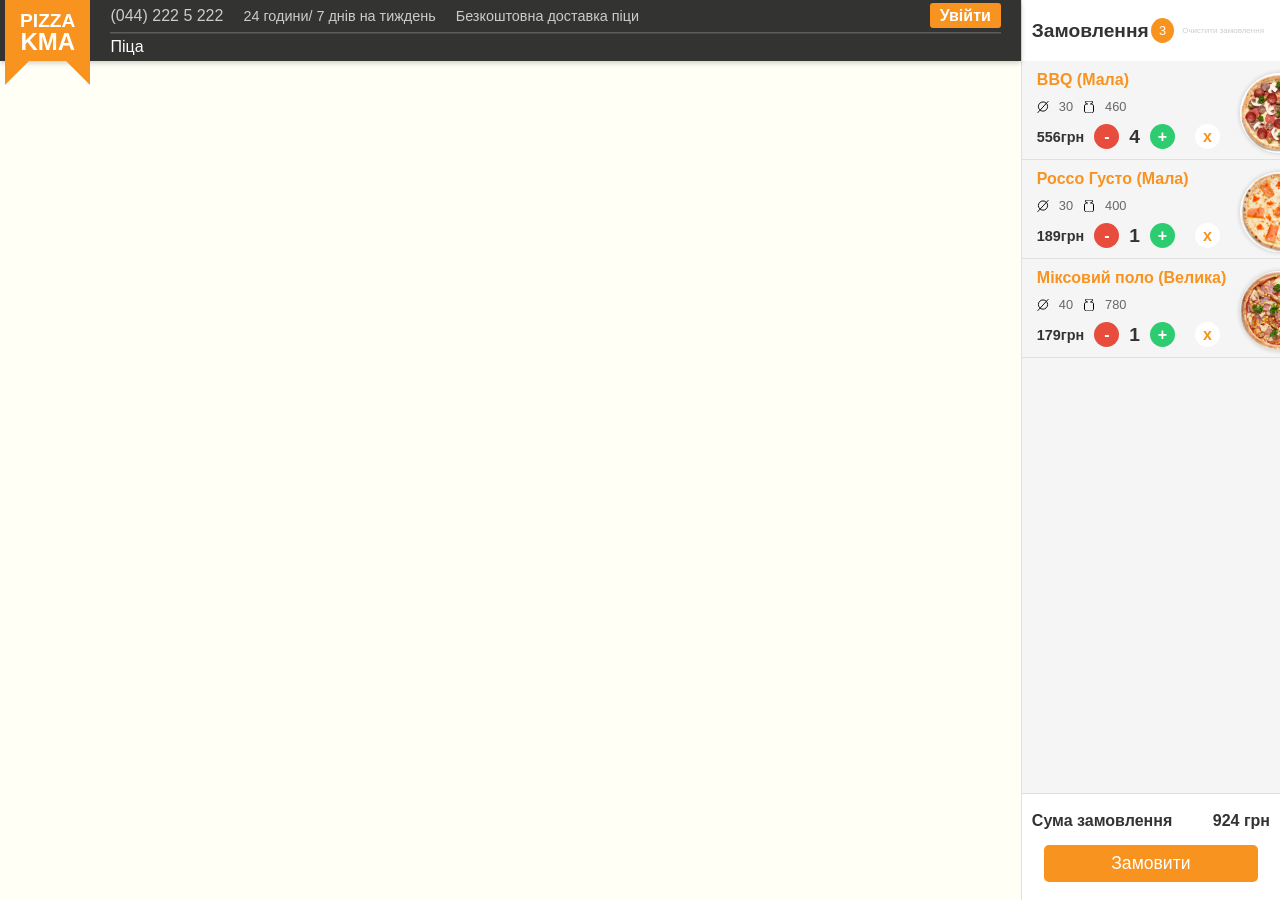
==== index.html @ d02d1ce2 "Adjust sidebar" ====
<!DOCTYPE html>
<html lang="en">

<head>
    <meta charset="UTF-8">
    <meta name="viewport" content="width=device-width, initial-scale=1.0">
    <title>KMA Pizza</title>
    <link rel="stylesheet" href="style/style.css">
    <script src="./src/main.js" defer></script>
</head>

<body>
    <main>
        <header>
            <a href="#" class="logo-container">
                <span class="logo-text-pizza">PIZZA</span>
                <span class="logo-text-kma">KMA</span>
            </a>
            <section class="header-right">
                <section class="header-info">
                    <ul class="contact-info">
                        <li class="phone-number">(044) 222 5 222</li>
                        <li class="working-hours">24 години/ 7 днів на тиждень</li>
                        <li class="delivery-info">Безкоштовна доставка піци</li>
                    </ul>
                    <button class="login-button">Увійти</button>
                </section>
                <nav class="main-nav">
                    <ul class="nav-links">
                        <li><a href="#">Піца</a></li>
                    </ul>
                </nav>
            </section>
        </header>

    </main>

    <aside>
        <section class="order summary">
            <h2>Замовлення</h2> <span class="order count">3</span>
            <button class="btn clear-order">Очистити замовлення</button>
        </section>

        <ul class="order list">
            <li class="order item">
                <div class="item details">
                    <h3 class="item name">BBQ (Мала)</h3>
                    <div class="item attributes">
                        <img src="images/size-icon.svg" alt="Розмір піци"> 30
                        <img src="images/weight.svg" alt="Вага піци"> 460
                    </div>
                    <div class="item controls">
                        <span class="item price">556грн</span>
                        <button class="btn quantity minus">-</button>
                        <span class="item quantity">4</span>
                        <button class="btn quantity plus">+</button>
                        <button class="btn remove-item">x</button>
                    </div>
                </div>
                <img src="images/pizza_2.jpg" alt="Піца BBQ" class="item image">
            </li>
            <li class="order item">
                <div class="item details">
                    <h3 class="item name">Россо Густо (Мала)</h3>
                    <div class="item attributes">
                        <img src="images/size-icon.svg" alt="Розмір піци"> 30
                        <img src="images/weight.svg" alt="Вага піци"> 400
                    </div>
                    <div class="item controls">
                        <span class="item price">189грн</span>
                        <button class="btn quantity minus">-</button>
                        <span class="item quantity">1</span>
                        <button class="btn quantity plus">+</button>
                        <button class="btn remove-item">x</button>
                    </div>
                </div>
                <img src="images/pizza_4.jpg" alt="Піца BBQ" class="item image">
            </li>
            <li class="order item">
                <div class="item details">
                    <h3 class="item name">Міксовий поло (Велика)</h3>
                    <div class="item attributes">
                        <img src="images/size-icon.svg" alt="Розмір піци"> 40
                        <img src="images/weight.svg" alt="Вага піци"> 780
                    </div>
                    <div class="item controls">
                        <span class="item price">179грн</span>
                        <button class="btn quantity minus">-</button>
                        <span class="item quantity">1</span>
                        <button class="btn quantity plus">+</button>
                        <button class="btn remove-item">x</button>
                    </div>
                </div>
                <img src="images/pizza_1.jpg" alt="Піца BBQ" class="item image">
            </li>
        </ul>

        <section class="order total">
            <p>Сума замовлення  <span class="total-amount">924 грн</span></p>
            <button class="btn order">Замовити</button>
        </section>

    </aside>
</body>

</html>

</html>
---- style/style.css ----
:root {
    --main-width: 80%;
    --aside-width: 20%;
    --header-bg-color: rgba(0, 0, 0, 0.8);
    --main-color: rgb(255 255 245);
    --orange-color: #f7931e;
    --text-color: #ffffff;
    --light-gray-text: #cccccc;
    --logo-triangle-size: 25px;

    --aside-bg-color: rgb(245 245 245);
    /* Світло-сірий фон для aside */
    --item-bg-color: #ffffff;
    /* Білий фон для елемента замовлення */
    --border-color: #e0e0e0;
    /* Колір бордера для розділення */
    --dark-text-color: #333333;
    /* Темний текст для aside */
    --red-button-color: #e74c3c;
    /* Червоний колір для кнопки мінус */
    --green-button-color: #2ecc71;
    /* Зелений колір для кнопки плюс */
    --gray-button-color: #cccccc;
    /* Сірий колір для кнопки х */
    --icon-color: #666666;
    /* Колір іконок */
}

body {
    display: flex;
    font-family: Arial, sans-serif;
    width: 100%;
    margin: 0;
    padding: 0;
    min-height: 100vh;
}

main {
    flex-basis: var(--main-width);
    background-color: var(--main-color);
}

ul {
    all: unset;
}

/* Header Styles */
header {
    box-sizing: border-box;
    background-color: var(--header-bg-color);
    color: var(--text-color);
    display: flex;
    padding-left: 5px;
    box-shadow: 0 2px 5px rgba(0, 0, 0, 0.2);
    position: sticky;
    top: 0;
    /* Прилипає до верху вікна перегляду */
    z-index: 1;
}

.header-right {
    display: flex;
    flex-direction: column;
    flex-grow: 1;
    padding: 0 20px;
}

.header-info {
    display: flex;
    justify-content: space-between;
    align-items: center;
    flex-grow: 1;
    border-bottom: 1px solid rgba(255, 255, 255, 0.2);
}

.logo-container {
    display: flex;
    flex-direction: column;
    background-color: var(--orange-color);
    padding: 10px 15px;
    text-decoration: none;
    color: var(--text-color);
    font-weight: bold;
    text-align: center;
    position: relative;
    /* ЗМІНЕНО: Знову встановлюємо relative, бо трикутники будуть дочірніми елементами */
    z-index: 2;
    /* ЗМІНЕНО: Щоб логотип був над трикутниками та іншим контентом */
    /* margin-right: 20px; - ЗМІНЕНО: Видаляємо, оскільки logo-container тепер є прямим flex-елементом header */
    height: 100%;
    /* ЗМІНЕНО: Щоб логотип займав всю висоту header */
    box-sizing: border-box;
    /* ЗМІНЕНО: Забезпечуємо правильне врахування padding */
    display: flex;
    /* ЗМІНЕНО: Використовуємо flex для центрування тексту всередині логотипу */
    align-items: center;
    /* ЗМІНЕНО: Центруємо текст по вертикалі */
    justify-content: center;
    /* ЗМІНЕНО: Центруємо текст по горизонталі */
}

.logo-container::before,
.logo-container::after {
    content: '';
    position: absolute;
    width: 0;
    height: 0;
    border-style: solid;
    z-index: 1;
    margin-bottom: 1px;
    /* Щоб трикутники були під текстом лого */
}

.logo-container::before {
    border-width: var(--logo-triangle-size) var(--logo-triangle-size) 0 0;
    /* Розмір трикутника */
    border-color: var(--orange-color) transparent transparent transparent;
    bottom: calc(-1 * var(--logo-triangle-size));
    /* ЗМІНЕНО: Розміщуємо трикутник рівно під нижньою межею */
    left: 0;
    transform: rotate(0deg);
    /* ЗМІНЕНО: Повернутий, щоб вказував вниз-ліворуч */
    transform-origin: top left;
}

.logo-container::after {
    border-width: var(--logo-triangle-size) 0 0 var(--logo-triangle-size);
    /* Розмір трикутника */
    border-color: var(--orange-color) transparent transparent transparent;
    bottom: calc(-1 * var(--logo-triangle-size));
    /* ЗМІНЕНО: Розміщуємо трикутник рівно під нижньою межею */
    right: 0;
    transform: rotate(0deg);
    /* ЗМІНЕНО: Повернутий, щоб вказував вниз-праворуч */
    transform-origin: top right;
}

.logo-text-pizza {
    font-size: 1.2rem;
}

.logo-text-kma {
    font-size: 1.5rem;
    line-height: 0.8;
}


.contact-info {
    display: flex;
    align-items: center;
    list-style: none;
    gap: 20px;
    font-size: 0.9rem;
    flex-grow: 1;
}

.contact-info .phone-number {
    font-size: 1rem;
    color: var(--light-gray-text);
}

.contact-info .working-hours,
.contact-info .delivery-info {
    color: var(--light-gray-text);
}

.login-button {
    background-color: var(--orange-color);
    color: var(--text-color);
    border: none;
    box-sizing: border-box;
    height: 80%;
    padding: 2px 10px;
    cursor: pointer;
    font-size: 1rem;
    font-weight: bold;
    border-radius: 3px;
    transition: background-color 0.3s ease;
}

.login-button:hover {
    background-color: darken(var(--orange-color), 1%);
}

.main-nav {
    border-top: 1px solid rgba(255, 255, 255, 0.1);
    flex-grow: 1;
    display: flex;
    align-items: center;
}

.nav-links {
    display: flex;
    list-style: none;
    flex-grow: 1;
}

.nav-links li a {
    text-decoration: none;
    color: var(--text-color);
    display: flex;
    transition: color 0.3s ease;
}

.nav-links li a:hover {
    color: var(--orange-color);
}

aside {
    box-sizing: border-box;
    flex-basis: var(--aside-width);
    background-color: var(--item-bg-color);
    display: flex;
    /* Використовуємо flexbox для компонування вмісту сайдбару */
    flex-direction: column;
    /* Елементи розташовані в стовпець */
    border-left: 1px solid var(--border-color);
    flex-shrink: 0;
    position: sticky;
    top: 0;
    /* Прилипає до верху вікна перегляду */
    height: 100vh;
    /* Займає всю висоту екрану */
}

.order.summary {
    box-sizing: border-box;
    display: flex;
    justify-content: space-between;
    align-items: center;
    padding: 18px 10px;
    background-color: white;
}

.order.summary h2 {
    font-size: 1.2rem;
    color: var(--dark-text-color);
    margin: 0;
    display: flex;
    align-items: center;
}

.order.count {
    display: inline-flex;
    /* Щоб padding застосовувався правильно */
    align-items: center;
    justify-content: center;
    background-color: var(--orange-color);
    color: var(--text-color);
    border-radius: 50%;
    /* Кругла форма */
    padding: 5px 8px;
    font-size: 0.8rem;
}

.btn.clear-order {
    background: none;
    border: none;
    color: var(--light-gray-text);
    /* Світло-сірий текст */
    cursor: pointer;
    font-size: 0.5rem;
}

.order.list {
    background-color: var(--aside-bg-color);
    list-style: none;
    margin: 0;
    flex-grow: 1;
    /* Дозволяє списку займати весь доступний простір */
    overflow-y: auto;
    /* Якщо список буде великим, з'явиться скрол */
}

.order.item {
    border-bottom: 1px solid var(--border-color);
    display: flex;
    /* Flexbox для компонування елементів всередині товару */
    align-items: flex-start;
    /* Вирівнювання елементів по верху */
    gap: 15px;
    /* Відступ між елементами */
    position: relative;
    /* Для позиціонування зображення піци */
    overflow: hidden;
}

.item.details {
    padding: 10px 0px;
    padding-left: 15px;
    display: flex;
    flex-direction: column;
    gap: 10px;
    flex-grow: 1;
    /* Дозволяє деталям займати доступний простір */
}

.item.name {
    margin: 0;
    color: var(--orange-color);
    font-weight: bold;
    font-size: 1rem;
}

.item.attributes {
    display: flex;
    align-items: center;
    gap: 10px;
    color: var(--icon-color);
    /* Сірий колір для тексту атрибутів */
    font-size: 0.8rem;
}

.item.attributes img {
    height: 12px;
    /* Розмір іконки */
    width: 12px;
    vertical-align: middle;
}

.item.price {
    font-size: 0.9rem;
    font-weight: bold;
    color: var(--dark-text-color);
}

.item.controls {
    display: flex;
    align-items: center;
    gap: 10px;
}

.btn.quantity {
    color: var(--text-color);
    border: none;
    border-radius: 50%;
    width: 25px;
    height: 25px;
    font-size: 1rem;
    font-weight: bold;
    cursor: pointer;
    display: flex;
    align-items: center;
    justify-content: center;
    transition: background-color 0.2s ease;
}

.btn.quantity.plus {
    background-color: var(--green-button-color);
    /* Зелений для плюс */
}

.btn.quantity.minus {
    background-color: var(--red-button-color);
    /* Червоний для мінус */
}

.btn.quantity:hover {
    opacity: 0.8;
}

.item.quantity {
    font-size: 1.2rem;
    font-weight: bold;
    color: var(--dark-text-color);
}

.btn.remove-item {
    background-color: var(--item-bg-color);
    /* Сірий для х */
    color: var(--orange-color);
    border: none;
    border-radius: 50%;
    width: 25px;
    height: 25px;
    font-size: 1rem;
    font-weight: bold;
    margin-left: 10px;
    margin-right: 60px;
    cursor: pointer;
    display: flex;
    align-items: center;
    justify-content: center;
    transition: background-color 0.2s ease;
}

.btn.remove-item:hover {
    background-color: #b0b0b0;
}

.item.image {
    width: 80px;
    /* Розмір зображення піци */
    height: 80px;
    border-radius: 50%;
    /* Кругла форма */
    object-fit: cover;
    /* Обрізає зображення, щоб воно помістилося */
    position: absolute;
    /* Абсолютне позиціонування */
    right: -40px;
    /* З правого краю */
    top: 12%;
    /* По центру по вертикалі */
    box-shadow: 0 0 5px rgba(0, 0, 0, 0.2);
    /* Тінь */
}



.order.total {
    box-sizing: border-box;
    display: flex;
    flex-direction: column;
    /* Елементи в стовпець */
    align-items: center;
    /* Центрування по горизонталі */
    padding: 18px 10px;
    /* 15px */
    border-top: 1px solid var(--border-color);
    /* 1px */
    background-color: white;
    /* Фон як у aside */
    gap: 15px;
    /* 15px відступу між елементами */
    /* Важливо: flex-shrink: 0; та інші flex-властивості для запобігання стисненню */
    flex-shrink: 0;
}

.order.total p {
    font-size: 1rem;
    /* 18px */
    color: var(--dark-text-color);
    margin: 0;
    /* Видаляємо стандартні відступи параграфа */
    font-weight: bold;
    display: flex;
    align-items: center;
    justify-content: space-between;
    /* Розтягує елементи на всю ширину */
    width: 100%;
    /* Займає всю доступну ширину */
}

.order.total .total-amount {
    font-size: 1rem;
    /* 24px */
    font-weight: bold;
    color: var(--dark-text-color);
}

.btn.order {
    box-sizing: border-box;
    background-color: var(--orange-color);
    color: var(--text-color);
    border: none;
    border-radius: 5px;
    /* 5px */
    padding: 8px 10px;
    /* 15px 20px */
    width: 90%;
    /* Кнопка займає всю доступну ширину */
    cursor: pointer;
    font-size: 1.1rem;
    /* 18px */
    text-align: center;
    transition: background-color 0.3s ease;
    box-sizing: border-box;
    /* Важливо для width: 100% з padding */
}

.btn.order:hover {
    background-color: #e68a18;
    /* Трохи темніший оранжевий при наведенні */
}
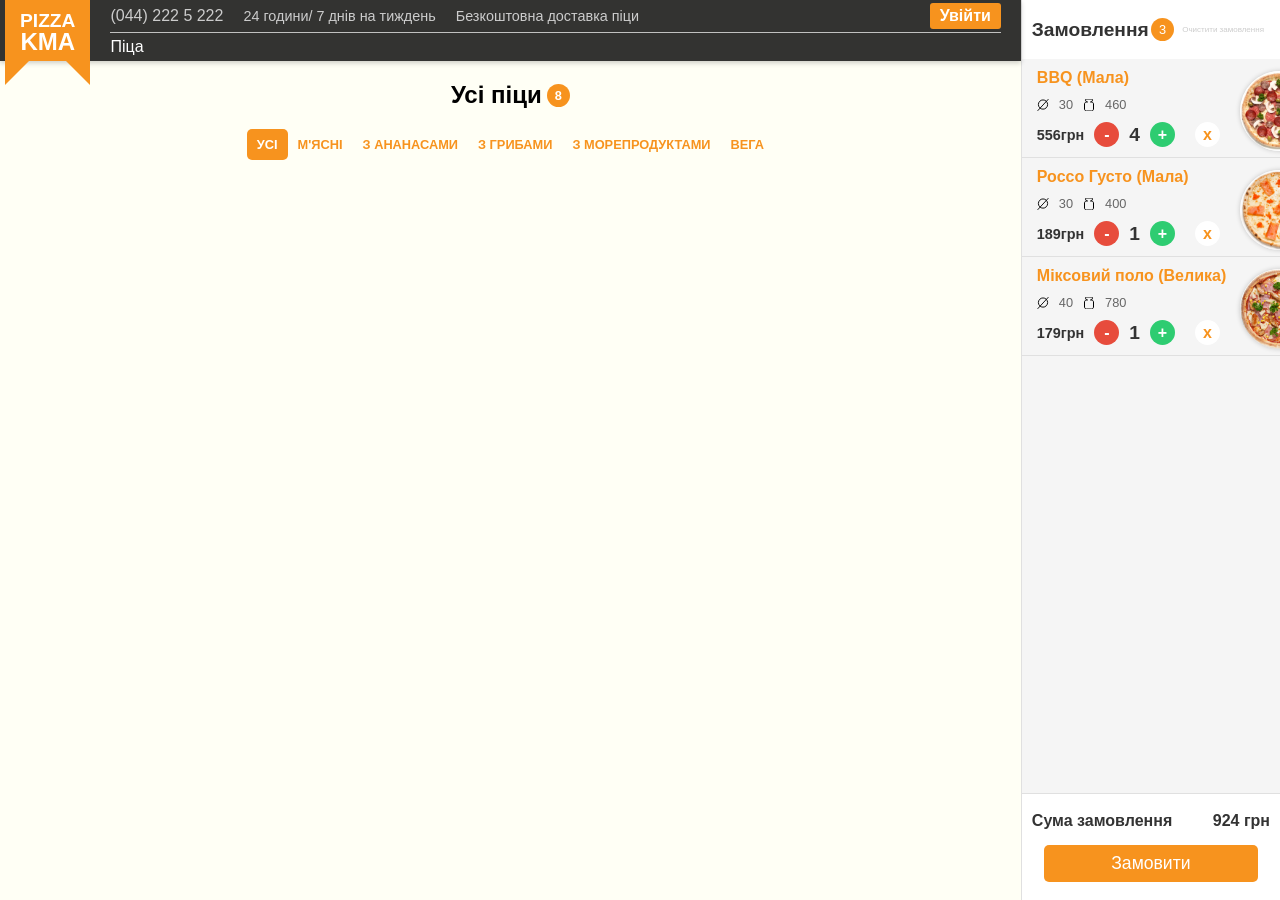
==== commit d1bfbffa: "Add page navigation" ====
--- a/index.html
+++ b/index.html
@@ -25,13 +25,28 @@
                     </ul>
                     <button class="login-button">Увійти</button>
                 </section>
-                <nav class="main-nav">
-                    <ul class="nav-links">
+                <nav class="header-nav">
+                    <ul class="header-nav links">
                         <li><a href="#">Піца</a></li>
                     </ul>
                 </nav>
             </section>
         </header>
+
+        <section class="page-title">
+            <h1>Усі піци <span class="order count">8</span></h1>
+        </section>
+
+        <section class="page-nav">
+            <ul class="page-nav links">
+                <li class="active"><a href="#">Усі</a></li>
+                <li><a href="#">М'ясні</a></li>
+                <li><a href="#">З ананасами</a></li>
+                <li><a href="#">З грибами</a></li>
+                <li><a href="#">З морепродуктами</a></li>
+                <li><a href="#">Вега</a></li>
+            </ul>
+        </section>
 
     </main>
 
@@ -96,7 +111,7 @@
         </ul>
 
         <section class="order total">
-            <p>Сума замовлення  <span class="total-amount">924 грн</span></p>
+            <p>Сума замовлення <span class="total-amount">924 грн</span></p>
             <button class="btn order">Замовити</button>
         </section>
 
--- a/style/style.css
+++ b/style/style.css
@@ -70,7 +70,7 @@
     justify-content: space-between;
     align-items: center;
     flex-grow: 1;
-    border-bottom: 1px solid rgba(255, 255, 255, 0.2);
+    border-bottom: 1px solid rgba(255, 255, 255, 0.694);
 }
 
 .logo-container {
@@ -182,30 +182,85 @@
     background-color: darken(var(--orange-color), 1%);
 }
 
-.main-nav {
-    border-top: 1px solid rgba(255, 255, 255, 0.1);
-    flex-grow: 1;
-    display: flex;
-    align-items: center;
-}
-
-.nav-links {
+.header-nav {
+    flex-grow: 1;
+    display: flex;
+    align-items: center;
+}
+
+.header-nav.links {
     display: flex;
     list-style: none;
     flex-grow: 1;
 }
 
-.nav-links li a {
+.header-nav.links li a {
     text-decoration: none;
     color: var(--text-color);
     display: flex;
     transition: color 0.3s ease;
 }
 
-.nav-links li a:hover {
+.header-nav.links li a:hover {
     color: var(--orange-color);
 }
 
+.page-title h1{
+    display: flex;
+    box-sizing: border-box;
+    padding: 0;
+    align-items: center;
+    justify-content: center;
+    gap: 5px;
+    flex-grow: 1;
+}
+
+.page-nav {
+    display: flex;
+    align-items: center;
+    box-sizing: border-box;
+}
+
+
+.page-nav.links {
+    list-style: none; 
+    display: flex;
+    margin: 0 auto;
+    padding: 0;
+    flex-wrap: wrap;
+    justify-content: center;
+}
+
+.page-nav.links li {
+    font-size: 0.8rem;
+    font-weight: bold;
+    text-transform: uppercase;
+}
+
+.page-nav.links li a {
+    text-decoration: none;
+    color: var(--orange-color);
+    padding: 8px 10px;
+    border-radius: 5px;
+    transition: all 0.3s ease;
+    display: block;
+}
+
+.page-nav.links li.active a {
+    background-color: var(--orange-color);
+    color: var(--text-color);
+}
+
+.page-nav.links li a:not(.active):hover {
+    color: var(--text-color);
+    background-color: var(--orange-color);
+}
+
+.page-nav.links li.active a:hover {
+    box-shadow: 0 2px 5px rgba(0, 0, 0, 0.2);
+}
+
+/* Aside Styles */
 aside {
     box-sizing: border-box;
     flex-basis: var(--aside-width);
@@ -249,7 +304,7 @@
     color: var(--text-color);
     border-radius: 50%;
     /* Кругла форма */
-    padding: 5px 8px;
+    padding: 4px 8px;
     font-size: 0.8rem;
 }
 
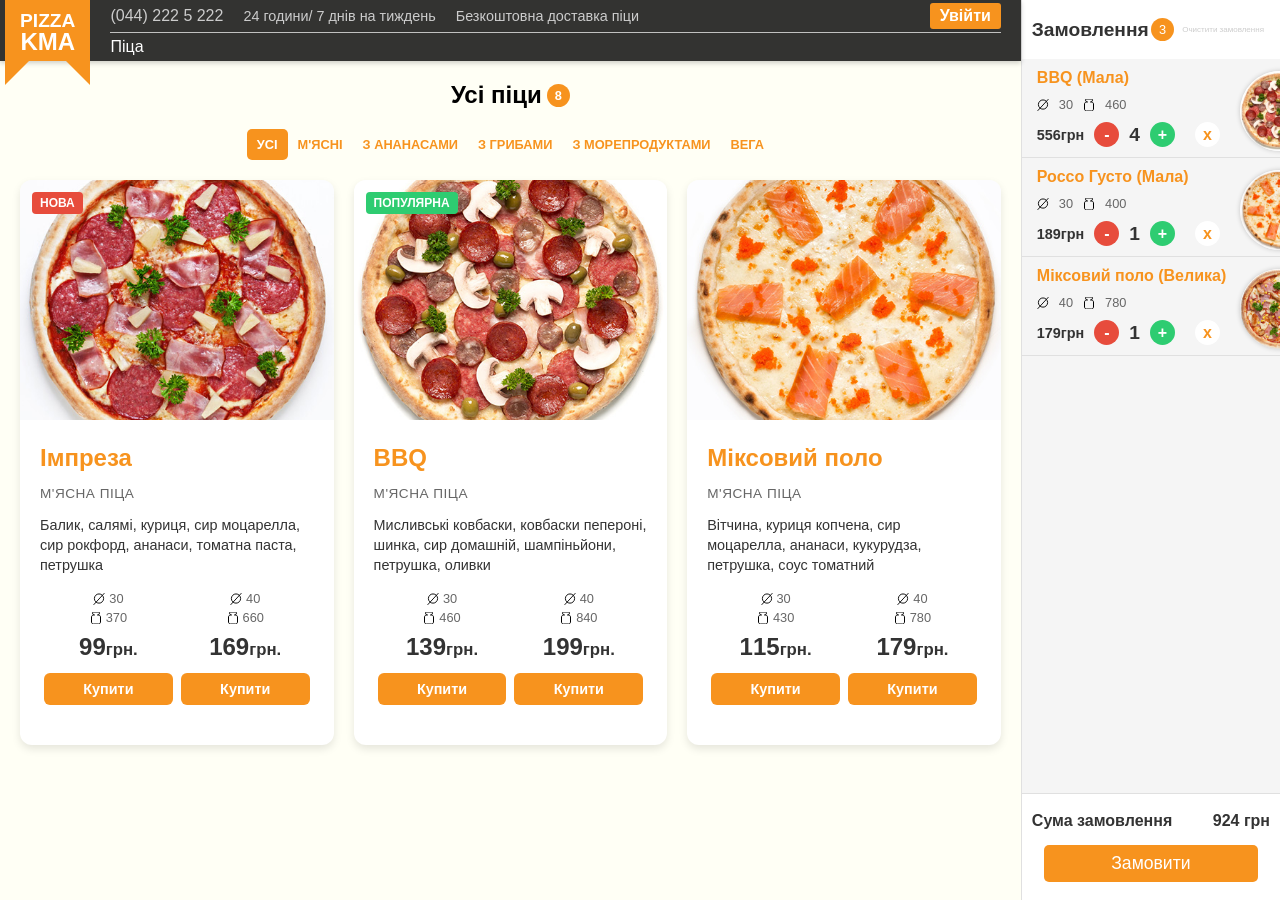
==== commit 8f4fcfe3: "Add pizza card container" ====
--- a/index.html
+++ b/index.html
@@ -48,6 +48,125 @@
             </ul>
         </section>
 
+        <!-- Контейнер з картками піц -->
+        <section class="pizza-container">
+            <article class="pizza-card">
+                <div class="pizza-image-container">
+                    <img src="images/pizza_7.jpg" alt="Піца Імператорська" class="pizza-image">
+                    <span class="pizza-badge new">Нова</span>
+                </div>
+                <div class="pizza-card-content">
+                    <h3 class="pizza-title">Імпреза</h3>
+                    <p class="pizza-category">М'ясна піца</p>
+                    <p class="pizza-description">Балик, салямі, куриця, сир моцарелла, сир рокфорд, ананаси, томатна
+                        паста, петрушка</p>
+                    <div class="pizza-sizes">
+                        <div class="pizza-size-option">
+                            <div class="pizza-size-info">
+                                <div>
+                                    <img src="images/size-icon.svg" alt="Розмір піци"> 30
+                                </div>
+                                <div>
+                                    <img src="images/weight.svg" alt="Вага піци"> 370
+                                </div>
+                            </div>
+                            <div class="pizza-price">99<span style="font-size: 0.7em;">грн.</span></div>
+                            <button class="pizza-buy-button">Купити</button>
+                        </div>
+                        <div class="pizza-size-option">
+                            <div class="pizza-size-info">
+                                <div>
+                                    <img src="images/size-icon.svg" alt="Розмір піци"> 40
+                                </div>
+                                <div>
+                                    <img src="images/weight.svg" alt="Вага піци"> 660
+                                </div>
+                            </div>
+                            <div class="pizza-price">169<span style="font-size: 0.7em;">грн.</span></div>
+                            <button class="pizza-buy-button">Купити</button>
+                        </div>
+                    </div>
+                </div>
+            </article>
+
+            <article class="pizza-card">
+                <div class="pizza-image-container">
+                    <img src="images/pizza_2.jpg" alt="Піца BBQ" class="pizza-image">
+                    <span class="pizza-badge popular">Популярна</span>
+                </div>
+                <div class="pizza-card-content">
+                    <h3 class="pizza-title">BBQ</h3>
+                    <p class="pizza-category">М'ясна піца</p>
+                    <p class="pizza-description">Мисливські ковбаски, ковбаски пепероні, шинка, сир домашній,
+                        шампіньйони, петрушка, оливки</p>
+                    <div class="pizza-sizes">
+                        <div class="pizza-size-option">
+                            <div class="pizza-size-info">
+                                <div>
+                                    <img src="images/size-icon.svg" alt="Розмір піци"> 30
+                                </div>
+                                <div>
+                                    <img src="images/weight.svg" alt="Вага піци"> 460
+                                </div>
+                            </div>
+                            <div class="pizza-price">139<span style="font-size: 0.7em;">грн.</span></div>
+                            <button class="pizza-buy-button">Купити</button>
+                        </div>
+                        <div class="pizza-size-option">
+                            <div class="pizza-size-info">
+                                <div>
+                                    <img src="images/size-icon.svg" alt="Розмір піци"> 40
+                                </div>
+                                <div>
+                                    <img src="images/weight.svg" alt="Вага піци"> 840
+                                </div>
+                            </div>
+                            <div class="pizza-price">199<span style="font-size: 0.7em;">грн.</span></div>
+                            <button class="pizza-buy-button">Купити</button>
+                        </div>
+                    </div>
+                </div>
+            </article>
+
+            <article class="pizza-card">
+                <div class="pizza-image-container">
+                    <img src="images/pizza_4.jpg" alt="Піца Міксовий поло" class="pizza-image">
+                </div>
+                <div class="pizza-card-content">
+                    <h3 class="pizza-title">Міксовий поло</h3>
+                    <p class="pizza-category">М'ясна піца</p>
+                    <p class="pizza-description">Вітчина, куриця копчена, сир моцарелла, ананаси, кукурудза, петрушка,
+                        соус томатний</p>
+                    <div class="pizza-sizes">
+                        <div class="pizza-size-option">
+                            <div class="pizza-size-info">
+                                <div>
+                                    <img src="images/size-icon.svg" alt="Розмір піци"> 30
+                                </div>
+                                <div>
+                                    <img src="images/weight.svg" alt="Вага піци"> 430
+                                </div>
+                            </div>
+                            <div class="pizza-price">115<span style="font-size: 0.7em;">грн.</span></div>
+                            <button class="pizza-buy-button">Купити</button>
+                        </div>
+                        <div class="pizza-size-option">
+                            <div class="pizza-size-info">
+                                <div>
+                                    <img src="images/size-icon.svg" alt="Розмір піци"> 40
+                                </div>
+                                <div>
+                                    <img src="images/weight.svg" alt="Вага піци"> 780
+                                </div>
+                            </div>
+                            <div class="pizza-price">179<span style="font-size: 0.7em;">грн.</span></div>
+                            <button class="pizza-buy-button">Купити</button>
+                        </div>
+                    </div>
+                </div>
+            </article>
+        </section>
+
     </main>
 
     <aside>
@@ -118,6 +237,4 @@
     </aside>
 </body>
 
-</html>
-
 </html>
--- a/style/style.css
+++ b/style/style.css
@@ -205,7 +205,7 @@
     color: var(--orange-color);
 }
 
-.page-title h1{
+.page-title h1 {
     display: flex;
     box-sizing: border-box;
     padding: 0;
@@ -223,7 +223,7 @@
 
 
 .page-nav.links {
-    list-style: none; 
+    list-style: none;
     display: flex;
     margin: 0 auto;
     padding: 0;
@@ -258,6 +258,150 @@
 
 .page-nav.links li.active a:hover {
     box-shadow: 0 2px 5px rgba(0, 0, 0, 0.2);
+}
+
+/* Pizza Cards Styles */
+.pizza-container {
+    padding: 20px;
+    display: grid;
+    grid-template-columns: repeat(auto-fit, minmax(300px, 1fr));
+    gap: 20px;
+    max-width: 1200px;
+    margin: 0 auto;
+}
+
+.pizza-card {
+    background-color: #ffffff;
+    border-radius: 12px;
+    box-shadow: 0 4px 8px rgba(0, 0, 0, 0.1);
+    overflow: hidden;
+    position: relative;
+    transition: transform 0.3s ease, box-shadow 0.3s ease;
+}
+
+.pizza-card:hover {
+    transform: translateY(-5px);
+    box-shadow: 0 8px 16px rgba(0, 0, 0, 0.15);
+}
+
+.pizza-image-container {
+    position: relative;
+    overflow: hidden;
+}
+
+.pizza-image {
+    width: 100%;
+    height: 240px;
+    object-fit: cover;
+}
+
+.pizza-badge {
+    position: absolute;
+    top: 12px;
+    left: 12px;
+    padding: 4px 8px;
+    border-radius: 4px;
+    font-size: 0.75rem;
+    font-weight: bold;
+    color: white;
+    text-transform: uppercase;
+}
+
+.pizza-badge.new {
+    background-color: #e74c3c;
+}
+
+.pizza-badge.popular {
+    background-color: #2ecc71;
+}
+
+.pizza-card-content {
+    padding: 20px;
+}
+
+.pizza-category {
+    color: var(--icon-color);
+    font-size: 0.85rem;
+    margin-bottom: 8px;
+    text-transform: uppercase;
+    letter-spacing: 0.5px;
+}
+
+.pizza-title {
+    color: var(--orange-color);
+    font-size: 1.5rem;
+    font-weight: bold;
+    margin: 0 0 12px 0;
+}
+
+.pizza-description {
+    color: var(--dark-text-color);
+    font-size: 0.9rem;
+    line-height: 1.4;
+    margin-bottom: 16px;
+}
+
+.pizza-sizes {
+    display: flex;
+    justify-content: space-between;
+    margin-bottom: 20px;
+}
+
+.pizza-size-option {
+    flex: 1;
+    text-align: center;
+    margin: 0 4px;
+}
+
+.pizza-size-info {
+    display: flex;
+    flex-direction: column;
+    align-items: center;
+    justify-content: center;
+    gap: 4px;
+    font-size: 0.8rem;
+    color: var(--icon-color);
+    margin-bottom: 8px;
+}
+
+.pizza-size-info>div {
+    display: flex;
+    align-items: center;
+    gap: 4px;
+}
+
+.pizza-size-info img {
+    width: 12px;
+    height: 12px;
+}
+
+.pizza-price {
+    font-size: 1.5rem;
+    font-weight: bold;
+    color: var(--dark-text-color);
+    margin-bottom: 12px;
+}
+
+.pizza-buy-button {
+    background-color: var(--orange-color);
+    color: white;
+    border: none;
+    border-radius: 6px;
+    padding: 8px 16px;
+    font-size: 0.9rem;
+    font-weight: bold;
+    cursor: pointer;
+    transition: background-color 0.3s ease, transform 0.2s ease;
+    width: 100%;
+}
+
+.pizza-buy-button:hover {
+    background-color: #e68a18;
+    transform: translateY(-1px);
+}
+
+.pizza-buy-button:active {
+    transform: translateY(0);
 }
 
 /* Aside Styles */
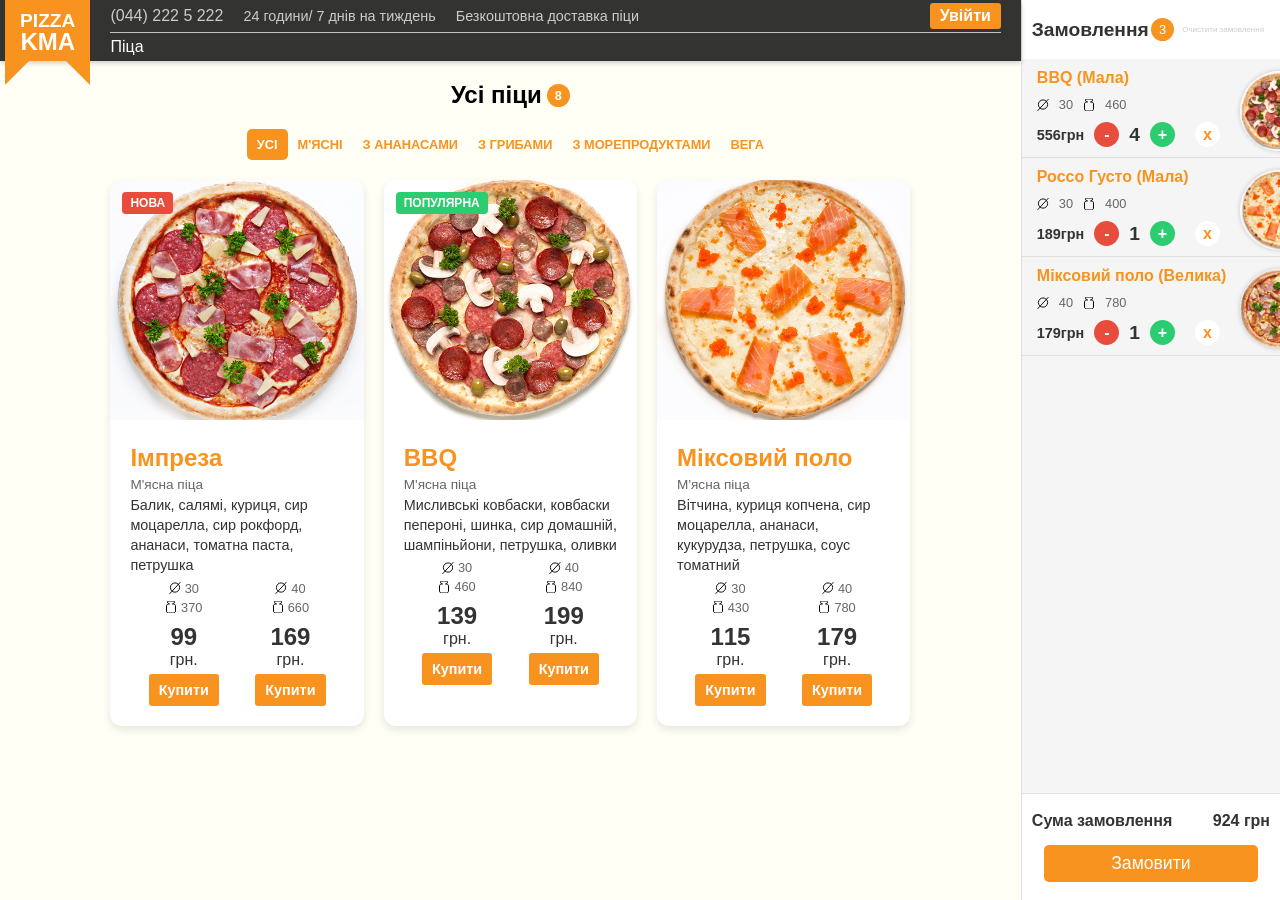
==== commit 51b82895: "Fix pizza cards" ====
--- a/index.html
+++ b/index.html
@@ -52,7 +52,7 @@
         <section class="pizza-container">
             <article class="pizza-card">
                 <div class="pizza-image-container">
-                    <img src="images/pizza_7.jpg" alt="Піца Імператорська" class="pizza-image">
+                    <img src="images/pizza_7.jpg" alt="Піца Імпреза" class="pizza-image">
                     <span class="pizza-badge new">Нова</span>
                 </div>
                 <div class="pizza-card-content">
@@ -70,7 +70,8 @@
                                     <img src="images/weight.svg" alt="Вага піци"> 370
                                 </div>
                             </div>
-                            <div class="pizza-price">99<span style="font-size: 0.7em;">грн.</span></div>
+                            <div class="pizza-price">99</div>
+                            <div class="pizza-price currency">грн.</div>
                             <button class="pizza-buy-button">Купити</button>
                         </div>
                         <div class="pizza-size-option">
@@ -82,7 +83,8 @@
                                     <img src="images/weight.svg" alt="Вага піци"> 660
                                 </div>
                             </div>
-                            <div class="pizza-price">169<span style="font-size: 0.7em;">грн.</span></div>
+                            <div class="pizza-price">169</div>
+                            <div class="pizza-price currency">грн.</div>
                             <button class="pizza-buy-button">Купити</button>
                         </div>
                     </div>
@@ -109,7 +111,8 @@
                                     <img src="images/weight.svg" alt="Вага піци"> 460
                                 </div>
                             </div>
-                            <div class="pizza-price">139<span style="font-size: 0.7em;">грн.</span></div>
+                            <div class="pizza-price">139</div>
+                            <div class="pizza-price currency">грн.</div>
                             <button class="pizza-buy-button">Купити</button>
                         </div>
                         <div class="pizza-size-option">
@@ -121,7 +124,8 @@
                                     <img src="images/weight.svg" alt="Вага піци"> 840
                                 </div>
                             </div>
-                            <div class="pizza-price">199<span style="font-size: 0.7em;">грн.</span></div>
+                            <div class="pizza-price">199</div>
+                            <div class="pizza-price currency">грн.</div>
                             <button class="pizza-buy-button">Купити</button>
                         </div>
                     </div>
@@ -147,7 +151,8 @@
                                     <img src="images/weight.svg" alt="Вага піци"> 430
                                 </div>
                             </div>
-                            <div class="pizza-price">115<span style="font-size: 0.7em;">грн.</span></div>
+                            <div class="pizza-price">115</div>
+                            <div class="pizza-price currency">грн.</div>
                             <button class="pizza-buy-button">Купити</button>
                         </div>
                         <div class="pizza-size-option">
@@ -159,7 +164,8 @@
                                     <img src="images/weight.svg" alt="Вага піци"> 780
                                 </div>
                             </div>
-                            <div class="pizza-price">179<span style="font-size: 0.7em;">грн.</span></div>
+                            <div class="pizza-price">179</div>
+                            <div class="pizza-price currency">грн.</div>
                             <button class="pizza-buy-button">Купити</button>
                         </div>
                     </div>
--- a/style/style.css
+++ b/style/style.css
@@ -264,9 +264,9 @@
 .pizza-container {
     padding: 20px;
     display: grid;
-    grid-template-columns: repeat(auto-fit, minmax(300px, 1fr));
+    grid-template-columns: repeat(auto-fit, minmax(200px, 1fr));
     gap: 20px;
-    max-width: 1200px;
+    max-width: 800px;
     margin: 0 auto;
 }
 
@@ -322,29 +322,26 @@
 .pizza-category {
     color: var(--icon-color);
     font-size: 0.85rem;
-    margin-bottom: 8px;
-    text-transform: uppercase;
-    letter-spacing: 0.5px;
+    margin: 5px 0 0px 0;
 }
 
 .pizza-title {
     color: var(--orange-color);
     font-size: 1.5rem;
     font-weight: bold;
-    margin: 0 0 12px 0;
+    margin: 0;
 }
 
 .pizza-description {
     color: var(--dark-text-color);
     font-size: 0.9rem;
     line-height: 1.4;
-    margin-bottom: 16px;
+    margin: 3px 0 5px 0;
 }
 
 .pizza-sizes {
     display: flex;
     justify-content: space-between;
-    margin-bottom: 20px;
 }
 
 .pizza-size-option {
@@ -379,20 +376,24 @@
     font-size: 1.5rem;
     font-weight: bold;
     color: var(--dark-text-color);
-    margin-bottom: 12px;
+}
+
+.pizza-price.currency {
+    font-size: 1rem;
+    margin-bottom: 5px;
+    font-weight: normal;
 }
 
 .pizza-buy-button {
     background-color: var(--orange-color);
     color: white;
     border: none;
-    border-radius: 6px;
-    padding: 8px 16px;
+    border-radius: 3px;
+    padding: 8px 10px;
     font-size: 0.9rem;
     font-weight: bold;
     cursor: pointer;
     transition: background-color 0.3s ease, transform 0.2s ease;
-    width: 100%;
 }
 
 .pizza-buy-button:hover {
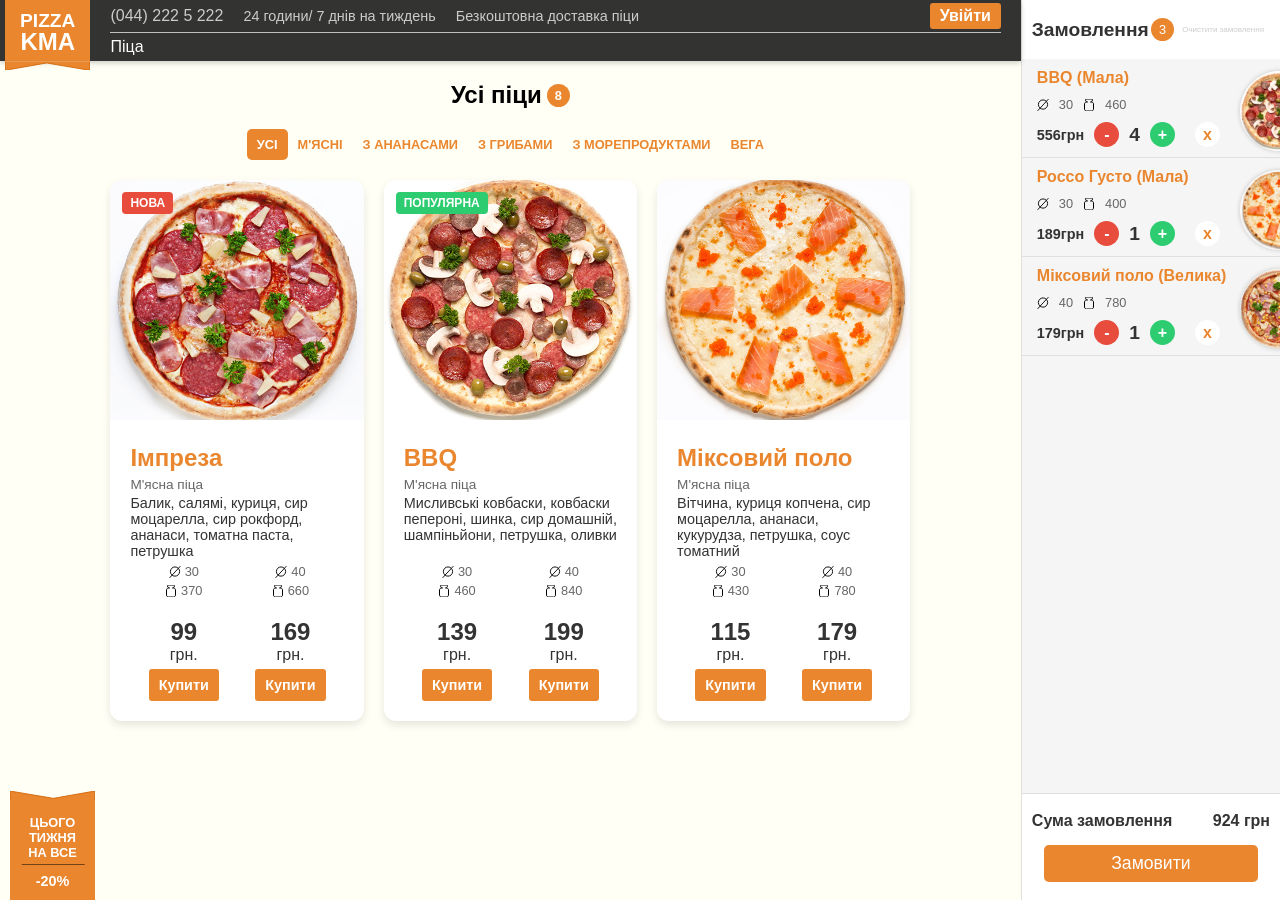
==== commit a5f561c4: "Add discount banner" ====
--- a/index.html
+++ b/index.html
@@ -15,6 +15,7 @@
             <a href="#" class="logo-container">
                 <span class="logo-text-pizza">PIZZA</span>
                 <span class="logo-text-kma">KMA</span>
+                <img src="images/discount.svg" alt="logo">
             </a>
             <section class="header-right">
                 <section class="header-info">
@@ -173,6 +174,17 @@
             </article>
         </section>
 
+        <mark class="discount-banner">
+            <img src="images/discount.svg" alt="Знижка">
+            <div class="discount-content">
+                <p>Цього</p>
+                <p>тижня</p>
+                <p>на все</p>
+                <div class="line"></div>
+                <p>-20%</p>
+            </div>
+        </mark>
+
     </main>
 
     <aside>
--- a/style/style.css
+++ b/style/style.css
@@ -3,7 +3,7 @@
     --aside-width: 20%;
     --header-bg-color: rgba(0, 0, 0, 0.8);
     --main-color: rgb(255 255 245);
-    --orange-color: #f7931e;
+    --orange-color: #ea862e;
     --text-color: #ffffff;
     --light-gray-text: #cccccc;
     --logo-triangle-size: 25px;
@@ -99,40 +99,12 @@
     /* ЗМІНЕНО: Центруємо текст по горизонталі */
 }
 
-.logo-container::before,
-.logo-container::after {
-    content: '';
+.logo-container img {
     position: absolute;
-    width: 0;
-    height: 0;
-    border-style: solid;
-    z-index: 1;
-    margin-bottom: 1px;
-    /* Щоб трикутники були під текстом лого */
-}
-
-.logo-container::before {
-    border-width: var(--logo-triangle-size) var(--logo-triangle-size) 0 0;
-    /* Розмір трикутника */
-    border-color: var(--orange-color) transparent transparent transparent;
-    bottom: calc(-1 * var(--logo-triangle-size));
-    /* ЗМІНЕНО: Розміщуємо трикутник рівно під нижньою межею */
-    left: 0;
-    transform: rotate(0deg);
-    /* ЗМІНЕНО: Повернутий, щоб вказував вниз-ліворуч */
-    transform-origin: top left;
-}
-
-.logo-container::after {
-    border-width: var(--logo-triangle-size) 0 0 var(--logo-triangle-size);
-    /* Розмір трикутника */
-    border-color: var(--orange-color) transparent transparent transparent;
-    bottom: calc(-1 * var(--logo-triangle-size));
-    /* ЗМІНЕНО: Розміщуємо трикутник рівно під нижньою межею */
-    right: 0;
-    transform: rotate(0deg);
-    /* ЗМІНЕНО: Повернутий, щоб вказував вниз-праворуч */
-    transform-origin: top right;
+    top: 61px;
+    left: 0px;
+    width: 85px;
+    transform: rotate(180deg);
 }
 
 .logo-text-pizza {
@@ -277,6 +249,9 @@
     overflow: hidden;
     position: relative;
     transition: transform 0.3s ease, box-shadow 0.3s ease;
+    display: grid;
+    grid-auto-flow: row;
+    grid-template: auto 1fr / 1fr;
 }
 
 .pizza-card:hover {
@@ -317,6 +292,9 @@
 
 .pizza-card-content {
     padding: 20px;
+    display: grid;
+    grid-auto-flow: row;
+    grid-template: auto auto 1fr auto / 1fr;
 }
 
 .pizza-category {
@@ -335,7 +313,6 @@
 .pizza-description {
     color: var(--dark-text-color);
     font-size: 0.9rem;
-    line-height: 1.4;
     margin: 3px 0 5px 0;
 }
 
@@ -373,12 +350,14 @@
 }
 
 .pizza-price {
+    margin-top: 20px;
     font-size: 1.5rem;
     font-weight: bold;
     color: var(--dark-text-color);
 }
 
 .pizza-price.currency {
+    margin-top: 0px;
     font-size: 1rem;
     margin-bottom: 5px;
     font-weight: normal;
@@ -403,6 +382,60 @@
 
 .pizza-buy-button:active {
     transform: translateY(0);
+}
+
+/* Discount Banner Styles */
+.discount-banner {
+    display: flex;
+    flex-direction: column;
+    align-items: center;
+    justify-content: flex-start;
+    background-color: var(--orange-color);
+    color: var(--text-color);
+    position: fixed;
+    width: 85px;
+    height: 100px;
+    bottom: 0px;
+    left: 10px;
+}
+
+.discount-banner img {
+    width: 100%;
+    /* Зображення займає всю ширину банера */
+    height: auto;
+    /* Зберігаємо пропорції */
+    margin-top: -9px;
+    margin-bottom: 15px;
+}
+
+.discount-content p {
+    margin: 0;
+    display: flex;
+    flex-direction: column;
+    align-items: center;
+    /* Центрує текстові параграфи всередині цієї обгортки */
+    justify-content: center;
+    /* Центрує їх по вертикалі всередині обгортки, якщо є вільне місце */
+    width: 100%;
+    /* Щоб контент займав всю ширину батьківського .discount-banner */
+    text-transform: uppercase;
+    /* Перетворюємо весь текст на великі літери */
+    font-size: 0.8rem;
+    box-sizing: border-box;
+    font-weight: bold;
+    gap: 10px;
+}
+
+.discount-content .line {
+    width: 130%; /* Ширина лінії */
+    height: 0.5px;
+    background-color:rgba(0, 0, 0, 0.5);
+    margin: 4px 0px 8px 0px; /* Відступи навколо лінії */
+    transform: translateX(-10%);
+}
+
+.discount-content p:last-child {
+    font-size: 0.9rem;
 }
 
 /* Aside Styles */
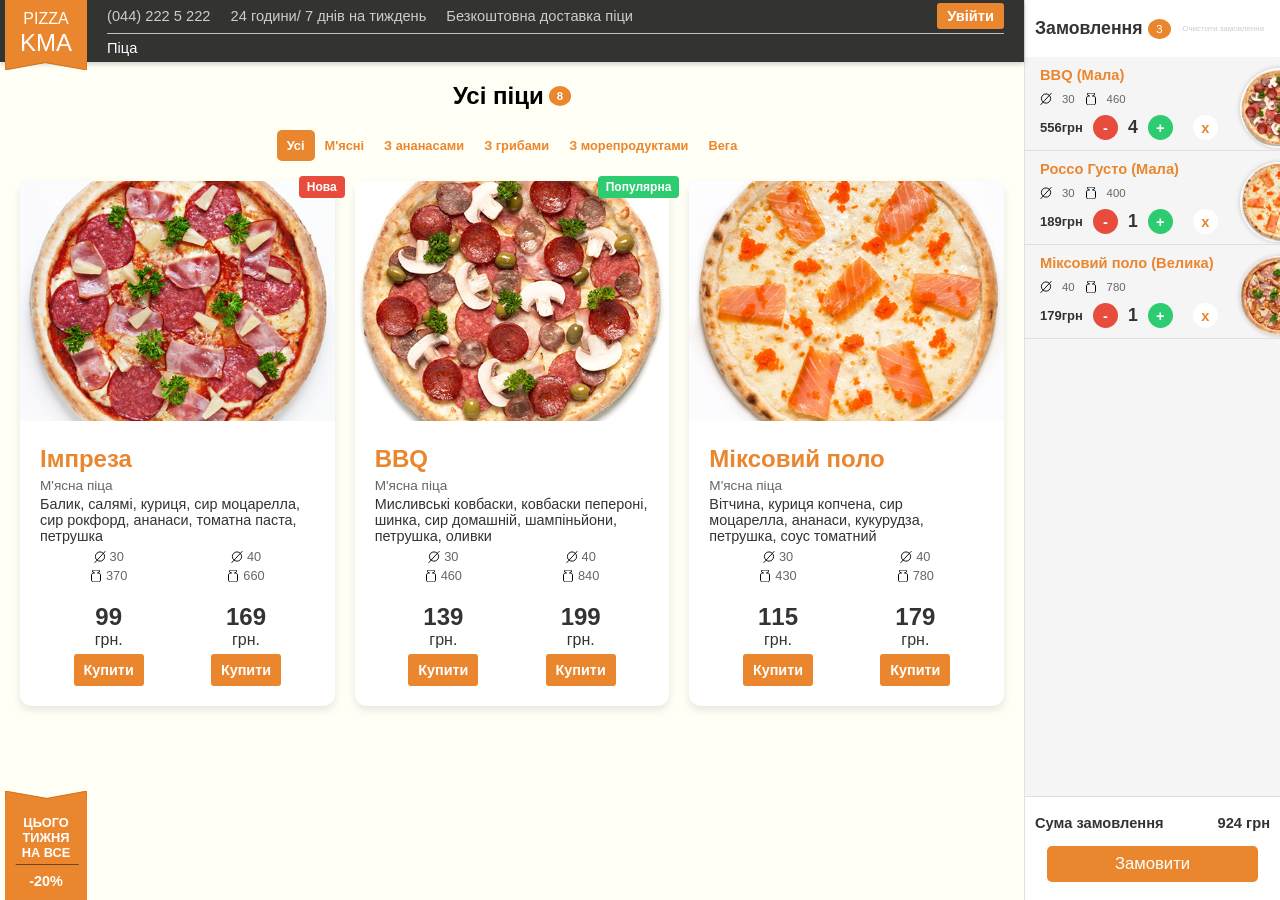
==== commit 3ddc3b2b: "Improve responsive" ====
--- a/index.html
+++ b/index.html
@@ -30,6 +30,7 @@
                     <ul class="header-nav links">
                         <li><a href="#">Піца</a></li>
                     </ul>
+                    <button class="btn pop-aside" id="toggleCartButton" aria-controls="cartAside" aria-expanded="false">Кошик</button>
                 </nav>
             </section>
         </header>
@@ -187,7 +188,7 @@
 
     </main>
 
-    <aside>
+    <aside id="cartAside">
         <section class="order summary">
             <h2>Замовлення</h2> <span class="order count">3</span>
             <button class="btn clear-order">Очистити замовлення</button>
--- a/style/style.css
+++ b/style/style.css
@@ -54,7 +54,6 @@
     box-shadow: 0 2px 5px rgba(0, 0, 0, 0.2);
     position: sticky;
     top: 0;
-    /* Прилипає до верху вікна перегляду */
     z-index: 1;
 }
 
@@ -80,35 +79,27 @@
     padding: 10px 15px;
     text-decoration: none;
     color: var(--text-color);
-    font-weight: bold;
     text-align: center;
     position: relative;
-    /* ЗМІНЕНО: Знову встановлюємо relative, бо трикутники будуть дочірніми елементами */
     z-index: 2;
-    /* ЗМІНЕНО: Щоб логотип був над трикутниками та іншим контентом */
-    /* margin-right: 20px; - ЗМІНЕНО: Видаляємо, оскільки logo-container тепер є прямим flex-елементом header */
     height: 100%;
-    /* ЗМІНЕНО: Щоб логотип займав всю висоту header */
-    box-sizing: border-box;
-    /* ЗМІНЕНО: Забезпечуємо правильне врахування padding */
-    display: flex;
-    /* ЗМІНЕНО: Використовуємо flex для центрування тексту всередині логотипу */
-    align-items: center;
-    /* ЗМІНЕНО: Центруємо текст по вертикалі */
+    box-sizing: border-box;
+    display: flex;
+    align-items: center;
     justify-content: center;
-    /* ЗМІНЕНО: Центруємо текст по горизонталі */
 }
 
 .logo-container img {
     position: absolute;
     top: 61px;
     left: 0px;
-    width: 85px;
+    width: 82px;
     transform: rotate(180deg);
 }
 
 .logo-text-pizza {
-    font-size: 1.2rem;
+    font-size: 1rem;
+    padding: 0px 0px 5px 0px;
 }
 
 .logo-text-kma {
@@ -116,18 +107,17 @@
     line-height: 0.8;
 }
 
-
 .contact-info {
     display: flex;
     align-items: center;
     list-style: none;
     gap: 20px;
-    font-size: 0.9rem;
+    font-size: calc(12px + 4 * (100vw / 1920));
     flex-grow: 1;
 }
 
 .contact-info .phone-number {
-    font-size: 1rem;
+    font-size: calc(12px + 4 * (100vw / 1920));
     color: var(--light-gray-text);
 }
 
@@ -144,7 +134,7 @@
     height: 80%;
     padding: 2px 10px;
     cursor: pointer;
-    font-size: 1rem;
+    font-size: calc(12px + 4 * (100vw / 1920));
     font-weight: bold;
     border-radius: 3px;
     transition: background-color 0.3s ease;
@@ -171,10 +161,30 @@
     color: var(--text-color);
     display: flex;
     transition: color 0.3s ease;
+    font-size: calc(12px + 4 * (100vw / 1920));
 }
 
 .header-nav.links li a:hover {
     color: var(--orange-color);
+}
+
+.header-nav:last-child{
+    justify-content: flex-end;
+}
+
+.btn.pop-aside{
+    background-color: var(--orange-color);
+    color: var(--text-color);
+    border: none;
+    box-sizing: border-box;
+    height: 80%;
+    padding: 2px 10px;
+    cursor: pointer;
+    font-size: calc(12px + 4 * (100vw / 1920));
+    font-weight: bold;
+    border-radius: 3px;
+    transition: background-color 0.3s ease;
+    display: none;
 }
 
 .page-title h1 {
@@ -192,7 +202,6 @@
     align-items: center;
     box-sizing: border-box;
 }
-
 
 .page-nav.links {
     list-style: none;
@@ -206,7 +215,6 @@
 .page-nav.links li {
     font-size: 0.8rem;
     font-weight: bold;
-    text-transform: uppercase;
 }
 
 .page-nav.links li a {
@@ -238,7 +246,6 @@
     display: grid;
     grid-template-columns: repeat(auto-fit, minmax(200px, 1fr));
     gap: 20px;
-    max-width: 800px;
     margin: 0 auto;
 }
 
@@ -246,7 +253,6 @@
     background-color: #ffffff;
     border-radius: 12px;
     box-shadow: 0 4px 8px rgba(0, 0, 0, 0.1);
-    overflow: hidden;
     position: relative;
     transition: transform 0.3s ease, box-shadow 0.3s ease;
     display: grid;
@@ -261,7 +267,6 @@
 
 .pizza-image-container {
     position: relative;
-    overflow: hidden;
 }
 
 .pizza-image {
@@ -272,14 +277,13 @@
 
 .pizza-badge {
     position: absolute;
-    top: 12px;
-    left: 12px;
+    top: -5px;
+    right: -10px;
     padding: 4px 8px;
     border-radius: 4px;
     font-size: 0.75rem;
     font-weight: bold;
     color: white;
-    text-transform: uppercase;
 }
 
 .pizza-badge.new {
@@ -393,17 +397,15 @@
     background-color: var(--orange-color);
     color: var(--text-color);
     position: fixed;
-    width: 85px;
+    width: 82px;
     height: 100px;
     bottom: 0px;
-    left: 10px;
+    left: 5px;
 }
 
 .discount-banner img {
     width: 100%;
-    /* Зображення займає всю ширину банера */
     height: auto;
-    /* Зберігаємо пропорції */
     margin-top: -9px;
     margin-bottom: 15px;
 }
@@ -413,13 +415,9 @@
     display: flex;
     flex-direction: column;
     align-items: center;
-    /* Центрує текстові параграфи всередині цієї обгортки */
     justify-content: center;
-    /* Центрує їх по вертикалі всередині обгортки, якщо є вільне місце */
     width: 100%;
-    /* Щоб контент займав всю ширину батьківського .discount-banner */
     text-transform: uppercase;
-    /* Перетворюємо весь текст на великі літери */
     font-size: 0.8rem;
     box-sizing: border-box;
     font-weight: bold;
@@ -427,10 +425,10 @@
 }
 
 .discount-content .line {
-    width: 130%; /* Ширина лінії */
+    width: 130%;
     height: 0.5px;
-    background-color:rgba(0, 0, 0, 0.5);
-    margin: 4px 0px 8px 0px; /* Відступи навколо лінії */
+    background-color: rgba(0, 0, 0, 0.5);
+    margin: 4px 0px 8px 0px;
     transform: translateX(-10%);
 }
 
@@ -444,16 +442,12 @@
     flex-basis: var(--aside-width);
     background-color: var(--item-bg-color);
     display: flex;
-    /* Використовуємо flexbox для компонування вмісту сайдбару */
     flex-direction: column;
-    /* Елементи розташовані в стовпець */
     border-left: 1px solid var(--border-color);
     flex-shrink: 0;
     position: sticky;
     top: 0;
-    /* Прилипає до верху вікна перегляду */
     height: 100vh;
-    /* Займає всю висоту екрану */
 }
 
 .order.summary {
@@ -466,7 +460,7 @@
 }
 
 .order.summary h2 {
-    font-size: 1.2rem;
+    font-size: calc(15px + 4 * (100vw / 1920));
     color: var(--dark-text-color);
     margin: 0;
     display: flex;
@@ -475,22 +469,19 @@
 
 .order.count {
     display: inline-flex;
-    /* Щоб padding застосовувався правильно */
     align-items: center;
     justify-content: center;
     background-color: var(--orange-color);
     color: var(--text-color);
     border-radius: 50%;
-    /* Кругла форма */
     padding: 4px 8px;
-    font-size: 0.8rem;
+    font-size: calc(10px + 2 * (100vw / 1920));
 }
 
 .btn.clear-order {
     background: none;
     border: none;
     color: var(--light-gray-text);
-    /* Світло-сірий текст */
     cursor: pointer;
     font-size: 0.5rem;
 }
@@ -500,21 +491,15 @@
     list-style: none;
     margin: 0;
     flex-grow: 1;
-    /* Дозволяє списку займати весь доступний простір */
     overflow-y: auto;
-    /* Якщо список буде великим, з'явиться скрол */
 }
 
 .order.item {
     border-bottom: 1px solid var(--border-color);
     display: flex;
-    /* Flexbox для компонування елементів всередині товару */
     align-items: flex-start;
-    /* Вирівнювання елементів по верху */
     gap: 15px;
-    /* Відступ між елементами */
     position: relative;
-    /* Для позиціонування зображення піци */
     overflow: hidden;
 }
 
@@ -525,14 +510,13 @@
     flex-direction: column;
     gap: 10px;
     flex-grow: 1;
-    /* Дозволяє деталям займати доступний простір */
 }
 
 .item.name {
     margin: 0;
     color: var(--orange-color);
     font-weight: bold;
-    font-size: 1rem;
+    font-size: calc(12px + 4 * (100vw / 1920));
 }
 
 .item.attributes {
@@ -540,19 +524,17 @@
     align-items: center;
     gap: 10px;
     color: var(--icon-color);
-    /* Сірий колір для тексту атрибутів */
-    font-size: 0.8rem;
+    font-size: calc(10px + 2 * (100vw / 1920));
 }
 
 .item.attributes img {
     height: 12px;
-    /* Розмір іконки */
     width: 12px;
     vertical-align: middle;
 }
 
 .item.price {
-    font-size: 0.9rem;
+    font-size: calc(11px + 3 * (100vw / 1920));
     font-weight: bold;
     color: var(--dark-text-color);
 }
@@ -569,7 +551,7 @@
     border-radius: 50%;
     width: 25px;
     height: 25px;
-    font-size: 1rem;
+    font-size: calc(12px + 4 * (100vw / 1920));
     font-weight: bold;
     cursor: pointer;
     display: flex;
@@ -580,12 +562,10 @@
 
 .btn.quantity.plus {
     background-color: var(--green-button-color);
-    /* Зелений для плюс */
 }
 
 .btn.quantity.minus {
     background-color: var(--red-button-color);
-    /* Червоний для мінус */
 }
 
 .btn.quantity:hover {
@@ -593,20 +573,19 @@
 }
 
 .item.quantity {
-    font-size: 1.2rem;
+    font-size: calc(15px + 4 * (100vw / 1920));
     font-weight: bold;
     color: var(--dark-text-color);
 }
 
 .btn.remove-item {
     background-color: var(--item-bg-color);
-    /* Сірий для х */
     color: var(--orange-color);
     border: none;
     border-radius: 50%;
     width: 25px;
     height: 25px;
-    font-size: 1rem;
+    font-size: calc(12px + 4 * (100vw / 1920));
     font-weight: bold;
     margin-left: 10px;
     margin-right: 60px;
@@ -623,63 +602,36 @@
 
 .item.image {
     width: 80px;
-    /* Розмір зображення піци */
     height: 80px;
     border-radius: 50%;
-    /* Кругла форма */
     object-fit: cover;
-    /* Обрізає зображення, щоб воно помістилося */
     position: absolute;
-    /* Абсолютне позиціонування */
     right: -40px;
-    /* З правого краю */
     top: 12%;
-    /* По центру по вертикалі */
     box-shadow: 0 0 5px rgba(0, 0, 0, 0.2);
-    /* Тінь */
-}
-
-
+}
 
 .order.total {
     box-sizing: border-box;
     display: flex;
     flex-direction: column;
-    /* Елементи в стовпець */
-    align-items: center;
-    /* Центрування по горизонталі */
+    align-items: center;
     padding: 18px 10px;
-    /* 15px */
     border-top: 1px solid var(--border-color);
-    /* 1px */
     background-color: white;
-    /* Фон як у aside */
     gap: 15px;
-    /* 15px відступу між елементами */
-    /* Важливо: flex-shrink: 0; та інші flex-властивості для запобігання стисненню */
     flex-shrink: 0;
 }
 
 .order.total p {
-    font-size: 1rem;
-    /* 18px */
+    font-size: calc(12px + 4 * (100vw / 1920));
     color: var(--dark-text-color);
     margin: 0;
-    /* Видаляємо стандартні відступи параграфа */
     font-weight: bold;
     display: flex;
     align-items: center;
     justify-content: space-between;
-    /* Розтягує елементи на всю ширину */
     width: 100%;
-    /* Займає всю доступну ширину */
-}
-
-.order.total .total-amount {
-    font-size: 1rem;
-    /* 24px */
-    font-weight: bold;
-    color: var(--dark-text-color);
 }
 
 .btn.order {
@@ -688,21 +640,68 @@
     color: var(--text-color);
     border: none;
     border-radius: 5px;
-    /* 5px */
     padding: 8px 10px;
-    /* 15px 20px */
     width: 90%;
-    /* Кнопка займає всю доступну ширину */
     cursor: pointer;
-    font-size: 1.1rem;
-    /* 18px */
+    font-size: calc(14px + 4 * (100vw / 1920));
     text-align: center;
     transition: background-color 0.3s ease;
     box-sizing: border-box;
-    /* Важливо для width: 100% з padding */
 }
 
 .btn.order:hover {
     background-color: #e68a18;
-    /* Трохи темніший оранжевий при наведенні */
+}
+
+@media (max-width: 767px) {
+
+    .contact-info .working-hours,
+    .contact-info .delivery-info,
+    .contact-info .phone-number,
+    .header-nav.links li a,
+    .login-button,
+    .item.name,
+    .btn.quantity,
+    .btn.remove-item,
+    .order.total p {
+        font-size: calc(12px + (4 + 4 * 0.7) * ((100vw - 320px) / 1920));
+    }
+
+    .btn.order {
+        font-size: calc(14px + (4 + 4 * 0.7) * ((100vw - 320px) / 1920));
+    }
+
+    .item.quantity,
+    .order.summary h2 {
+        font-size: calc(15px + (4 + 4 * 0.7) * ((100vw - 320px) / 1920));
+    }
+
+    .item.price{
+        font-size: calc(11px + (3 + 3 * 0.7) * ((100vw - 320px) / 1920));
+    }
+
+    .item.attributes {
+        font-size: calc(10px + (2 + 2 * 0.7) * ((100vw - 320px) / 1920));
+    }
+
+    .working-hours,
+    .delivery-info{
+        display: none;
+    }
+
+}
+
+@media (max-width: 550px){
+    main{
+        flex-basis: 100%;
+    }
+    
+    aside{
+        display: none;
+    }
+
+    .btn.pop-aside{
+        display: block;
+    }
+
 }
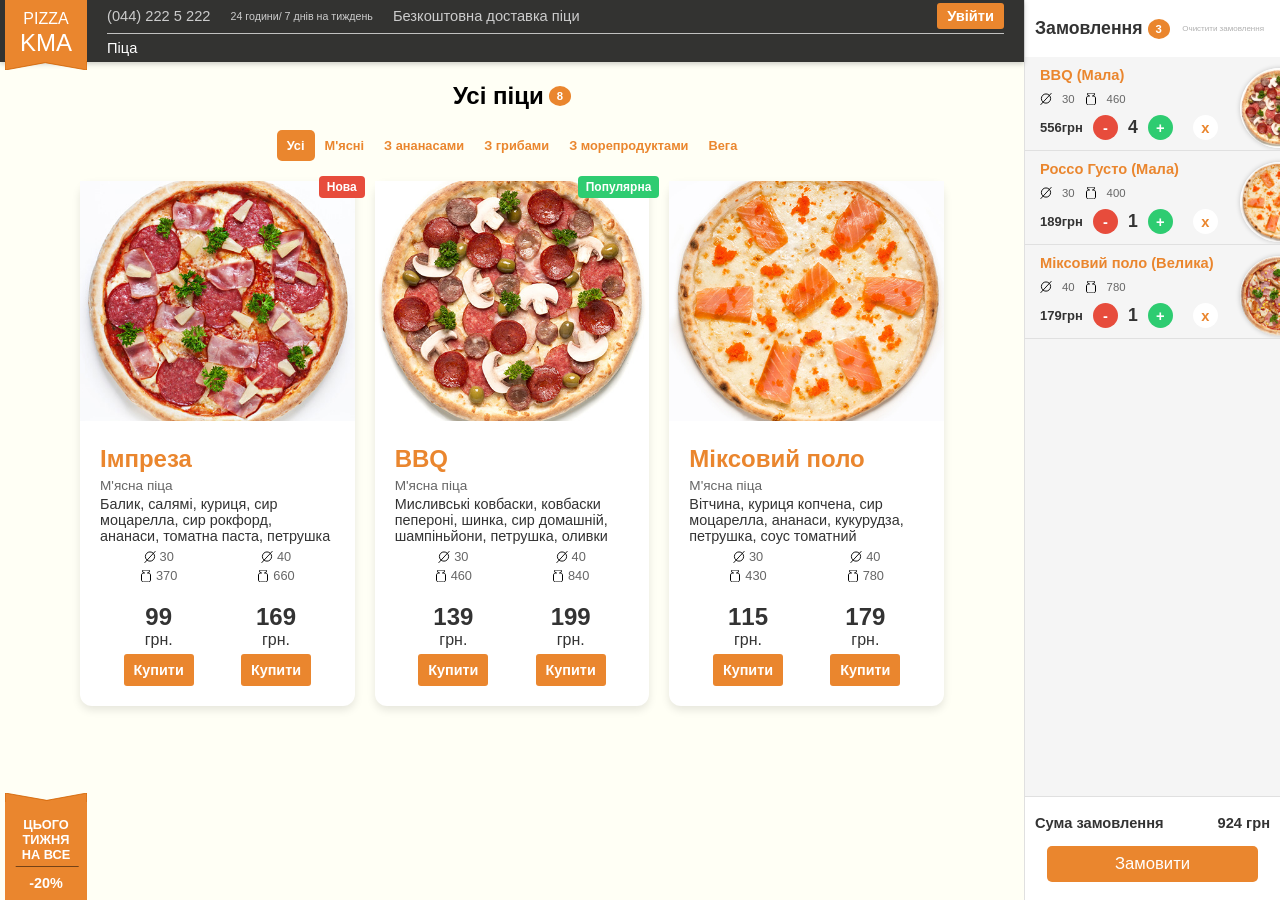
==== commit 40781d0a: "Adjust design similar to template photo" ====
--- a/index.html
+++ b/index.html
@@ -190,7 +190,7 @@
 
     <aside id="cartAside">
         <section class="order summary">
-            <h2>Замовлення</h2> <span class="order count">3</span>
+            <h2>Замовлення<span class="order count">3</span></h2>
             <button class="btn clear-order">Очистити замовлення</button>
         </section>
 
--- a/style/style.css
+++ b/style/style.css
@@ -54,7 +54,7 @@
     box-shadow: 0 2px 5px rgba(0, 0, 0, 0.2);
     position: sticky;
     top: 0;
-    z-index: 1;
+    z-index: 100;
 }
 
 .header-right {
@@ -81,7 +81,6 @@
     color: var(--text-color);
     text-align: center;
     position: relative;
-    z-index: 2;
     height: 100%;
     box-sizing: border-box;
     display: flex;
@@ -126,6 +125,10 @@
     color: var(--light-gray-text);
 }
 
+.working-hours{
+    font-size: calc(8px + 4 * (100vw / 1920));
+}
+
 .login-button {
     background-color: var(--orange-color);
     color: var(--text-color);
@@ -141,7 +144,7 @@
 }
 
 .login-button:hover {
-    background-color: darken(var(--orange-color), 1%);
+    background-color: #996300;
 }
 
 .header-nav {
@@ -168,11 +171,11 @@
     color: var(--orange-color);
 }
 
-.header-nav:last-child{
+.header-nav:last-child {
     justify-content: flex-end;
 }
 
-.btn.pop-aside{
+.btn.pop-aside {
     background-color: var(--orange-color);
     color: var(--text-color);
     border: none;
@@ -242,7 +245,7 @@
 
 /* Pizza Cards Styles */
 .pizza-container {
-    padding: 20px;
+    padding: 20px 80px;
     display: grid;
     grid-template-columns: repeat(auto-fit, minmax(200px, 1fr));
     gap: 20px;
@@ -406,7 +409,7 @@
 .discount-banner img {
     width: 100%;
     height: auto;
-    margin-top: -9px;
+    margin-top: -7px;
     margin-bottom: 15px;
 }
 
@@ -450,6 +453,10 @@
     height: 100vh;
 }
 
+aside.active {
+    display: block;
+}
+
 .order.summary {
     box-sizing: border-box;
     display: flex;
@@ -463,6 +470,7 @@
     font-size: calc(15px + 4 * (100vw / 1920));
     color: var(--dark-text-color);
     margin: 0;
+    gap: 5px;
     display: flex;
     align-items: center;
 }
@@ -481,7 +489,7 @@
 .btn.clear-order {
     background: none;
     border: none;
-    color: var(--light-gray-text);
+    color: #b0b0b0;
     cursor: pointer;
     font-size: 0.5rem;
 }
@@ -653,9 +661,14 @@
     background-color: #e68a18;
 }
 
+@media (max-width: 1200px) {
+    .pizza-container {
+        padding: 20px;
+    }
+}
+
 @media (max-width: 767px) {
 
-    .contact-info .working-hours,
     .contact-info .delivery-info,
     .contact-info .phone-number,
     .header-nav.links li a,
@@ -666,6 +679,10 @@
     .order.total p {
         font-size: calc(12px + (4 + 4 * 0.7) * ((100vw - 320px) / 1920));
     }
+    
+    .contact-info .working-hours{
+        font-size: calc(8px + (4 + 4 * 0.7) * ((100vw - 320px) / 1920));
+    }
 
     .btn.order {
         font-size: calc(14px + (4 + 4 * 0.7) * ((100vw - 320px) / 1920));
@@ -676,7 +693,7 @@
         font-size: calc(15px + (4 + 4 * 0.7) * ((100vw - 320px) / 1920));
     }
 
-    .item.price{
+    .item.price {
         font-size: calc(11px + (3 + 3 * 0.7) * ((100vw - 320px) / 1920));
     }
 
@@ -685,22 +702,43 @@
     }
 
     .working-hours,
-    .delivery-info{
+    .delivery-info {
         display: none;
     }
 
 }
 
-@media (max-width: 550px){
-    main{
+@media (max-width: 550px) {
+    main {
         flex-basis: 100%;
     }
-    
-    aside{
-        display: none;
-    }
-
-    .btn.pop-aside{
+
+    aside {
+        display: flex;
+        position: fixed;
+        right: 0;
+        top: 63px;
+        height: calc(100vh - 63px);
+
+        width: 80vw;
+        max-width: 400px;
+
+        box-shadow: -5px 0 15px rgba(0, 0, 0, 0.3);
+
+        z-index: 5;
+        overflow-y: auto;
+        transform: translateX(100%);
+        pointer-events: none;
+        transition: transform 0.3s ease-out;
+    }
+
+    aside.active {
+        display: flex;
+        transform: translateX(0);
+        pointer-events: auto;
+    }
+
+    .btn.pop-aside {
         display: block;
     }
 
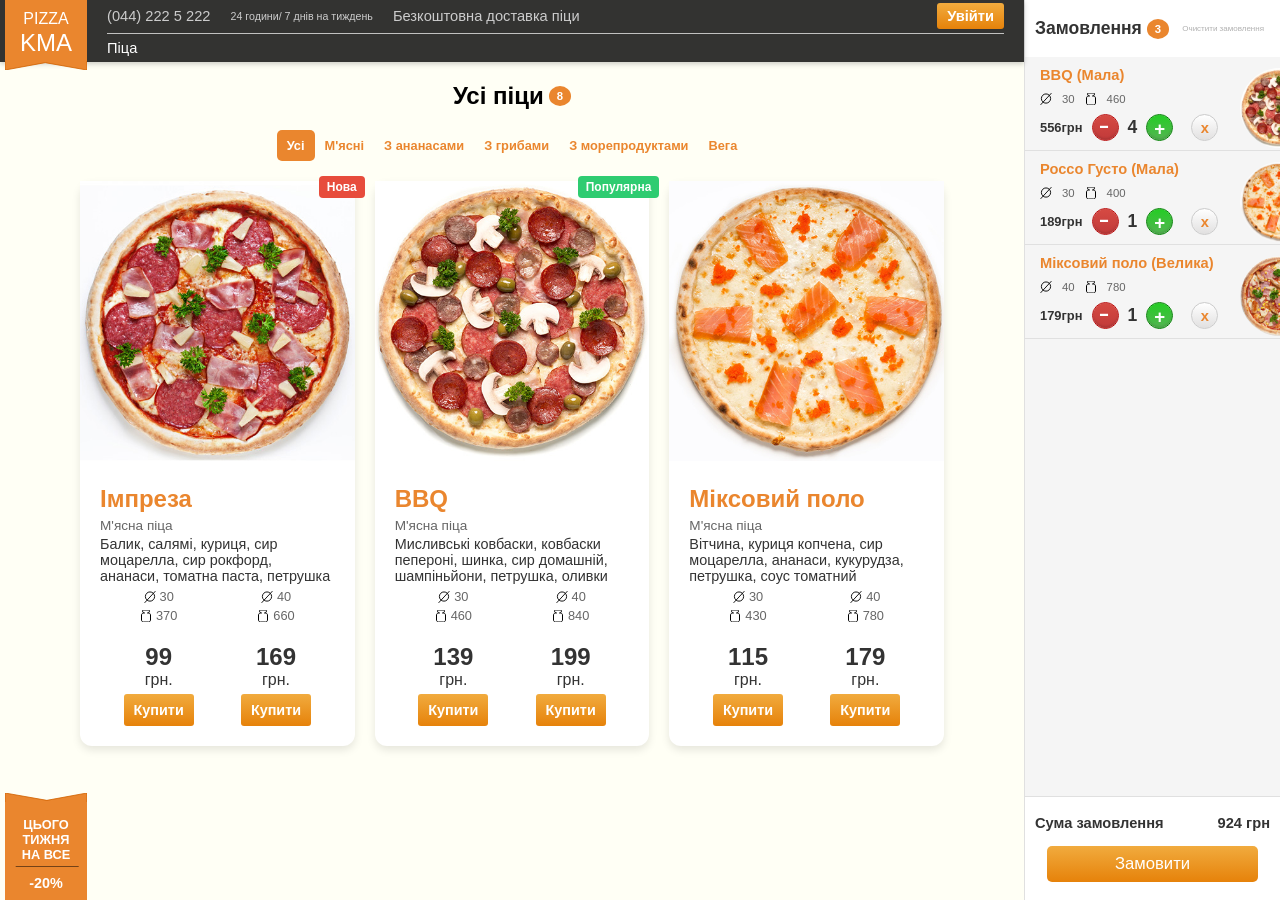
==== commit 58e22ffb: "Improve buttons design" ====
--- a/index.html
+++ b/index.html
@@ -30,7 +30,7 @@
                     <ul class="header-nav links">
                         <li><a href="#">Піца</a></li>
                     </ul>
-                    <button class="btn pop-aside" id="toggleCartButton" aria-controls="cartAside" aria-expanded="false">Кошик</button>
+                    <button id="toggleCartButton" aria-expanded="false">Кошик</button>
                 </nav>
             </section>
         </header>
@@ -204,9 +204,9 @@
                     </div>
                     <div class="item controls">
                         <span class="item price">556грн</span>
-                        <button class="btn quantity minus">-</button>
+                        <button class="btn quantity minus"><span>-</span></button>
                         <span class="item quantity">4</span>
-                        <button class="btn quantity plus">+</button>
+                        <button class="btn quantity plus"><span>+</span></button>
                         <button class="btn remove-item">x</button>
                     </div>
                 </div>
@@ -221,9 +221,9 @@
                     </div>
                     <div class="item controls">
                         <span class="item price">189грн</span>
-                        <button class="btn quantity minus">-</button>
+                        <button class="btn quantity minus"><span>-</span></button>
                         <span class="item quantity">1</span>
-                        <button class="btn quantity plus">+</button>
+                        <button class="btn quantity plus"><span>+</span></button>
                         <button class="btn remove-item">x</button>
                     </div>
                 </div>
@@ -238,9 +238,9 @@
                     </div>
                     <div class="item controls">
                         <span class="item price">179грн</span>
-                        <button class="btn quantity minus">-</button>
+                        <button class="btn quantity minus"><span>-</span></button>
                         <span class="item quantity">1</span>
-                        <button class="btn quantity plus">+</button>
+                        <button class="btn quantity plus"><span>+</span></button>
                         <button class="btn remove-item">x</button>
                     </div>
                 </div>
--- a/style/style.css
+++ b/style/style.css
@@ -4,26 +4,18 @@
     --header-bg-color: rgba(0, 0, 0, 0.8);
     --main-color: rgb(255 255 245);
     --orange-color: #ea862e;
+    --orange-btn-color: #f1ab3e;
     --text-color: #ffffff;
     --light-gray-text: #cccccc;
-    --logo-triangle-size: 25px;
 
     --aside-bg-color: rgb(245 245 245);
-    /* Світло-сірий фон для aside */
     --item-bg-color: #ffffff;
-    /* Білий фон для елемента замовлення */
     --border-color: #e0e0e0;
-    /* Колір бордера для розділення */
     --dark-text-color: #333333;
-    /* Темний текст для aside */
-    --red-button-color: #e74c3c;
-    /* Червоний колір для кнопки мінус */
-    --green-button-color: #2ecc71;
-    /* Зелений колір для кнопки плюс */
+    --red-button-color: #d64a43;
+    --green-button-color: #55b453;
     --gray-button-color: #cccccc;
-    /* Сірий колір для кнопки х */
     --icon-color: #666666;
-    /* Колір іконок */
 }
 
 body {
@@ -111,12 +103,12 @@
     align-items: center;
     list-style: none;
     gap: 20px;
-    font-size: calc(12px + 4 * (100vw / 1920));
+    font-size: calc(0.75rem + 4 * (100vw / 1920));
     flex-grow: 1;
 }
 
 .contact-info .phone-number {
-    font-size: calc(12px + 4 * (100vw / 1920));
+    font-size: calc(0.75rem + 4 * (100vw / 1920));
     color: var(--light-gray-text);
 }
 
@@ -125,26 +117,31 @@
     color: var(--light-gray-text);
 }
 
-.working-hours{
-    font-size: calc(8px + 4 * (100vw / 1920));
+.working-hours {
+    font-size: calc(0.5rem + 4 * (100vw / 1920));
 }
 
 .login-button {
-    background-color: var(--orange-color);
+    background: linear-gradient(180deg, var(--orange-btn-color) 0%, #e6820a 100%);
     color: var(--text-color);
     border: none;
     box-sizing: border-box;
     height: 80%;
     padding: 2px 10px;
     cursor: pointer;
-    font-size: calc(12px + 4 * (100vw / 1920));
+    font-size: calc(0.75rem + 4 * (100vw / 1920));
     font-weight: bold;
     border-radius: 3px;
     transition: background-color 0.3s ease;
 }
 
 .login-button:hover {
-    background-color: #996300;
+    transform: translateY(-1px);
+    background: linear-gradient(180deg, var(--orange-btn-color) 0%, #f0920a 100%);
+}
+
+.login-button:active {
+    transform: translateY(0px);
 }
 
 .header-nav {
@@ -164,7 +161,7 @@
     color: var(--text-color);
     display: flex;
     transition: color 0.3s ease;
-    font-size: calc(12px + 4 * (100vw / 1920));
+    font-size: calc(0.75rem + 4 * (100vw / 1920));
 }
 
 .header-nav.links li a:hover {
@@ -175,19 +172,28 @@
     justify-content: flex-end;
 }
 
-.btn.pop-aside {
-    background-color: var(--orange-color);
+#toggleCartButton {
+    background: linear-gradient(180deg, var(--orange-btn-color) 0%, #e6820a 100%);
     color: var(--text-color);
     border: none;
     box-sizing: border-box;
     height: 80%;
     padding: 2px 10px;
     cursor: pointer;
-    font-size: calc(12px + 4 * (100vw / 1920));
+    font-size: calc(0.75rem + 4 * (100vw / 1920));
     font-weight: bold;
     border-radius: 3px;
     transition: background-color 0.3s ease;
     display: none;
+}
+
+#toggleCartButton:hover {
+    transform: translateY(-1px);
+    background: linear-gradient(180deg, var(--orange-btn-color) 0%, #f0920a 100%);
+}
+
+#toggleCartButton:active {
+    transform: translateY(0px);
 }
 
 .page-title h1 {
@@ -247,7 +253,7 @@
 .pizza-container {
     padding: 20px 80px;
     display: grid;
-    grid-template-columns: repeat(auto-fit, minmax(200px, 1fr));
+    grid-template-columns: repeat(auto-fit, minmax(230px, 1fr));
     gap: 20px;
     margin: 0 auto;
 }
@@ -274,7 +280,7 @@
 
 .pizza-image {
     width: 100%;
-    height: 240px;
+    height: 280px;
     object-fit: cover;
 }
 
@@ -371,7 +377,7 @@
 }
 
 .pizza-buy-button {
-    background-color: var(--orange-color);
+    background: linear-gradient(180deg, var(--orange-btn-color) 0%, #e6820a 100%);
     color: white;
     border: none;
     border-radius: 3px;
@@ -383,8 +389,8 @@
 }
 
 .pizza-buy-button:hover {
-    background-color: #e68a18;
     transform: translateY(-1px);
+    background: linear-gradient(180deg, var(--orange-btn-color) 0%, #f0920a 100%);
 }
 
 .pizza-buy-button:active {
@@ -467,7 +473,7 @@
 }
 
 .order.summary h2 {
-    font-size: calc(15px + 4 * (100vw / 1920));
+    font-size: calc(0.93rem + 4 * (100vw / 1920));
     color: var(--dark-text-color);
     margin: 0;
     gap: 5px;
@@ -483,7 +489,7 @@
     color: var(--text-color);
     border-radius: 50%;
     padding: 4px 8px;
-    font-size: calc(10px + 2 * (100vw / 1920));
+    font-size: calc(0.625rem + 2 * (100vw / 1920));
 }
 
 .btn.clear-order {
@@ -524,7 +530,7 @@
     margin: 0;
     color: var(--orange-color);
     font-weight: bold;
-    font-size: calc(12px + 4 * (100vw / 1920));
+    font-size: calc(0.75rem + 4 * (100vw / 1920));
 }
 
 .item.attributes {
@@ -532,17 +538,16 @@
     align-items: center;
     gap: 10px;
     color: var(--icon-color);
-    font-size: calc(10px + 2 * (100vw / 1920));
+    font-size: calc(0.625rem + 2 * (100vw / 1920));
 }
 
 .item.attributes img {
     height: 12px;
     width: 12px;
-    vertical-align: middle;
 }
 
 .item.price {
-    font-size: calc(11px + 3 * (100vw / 1920));
+    font-size: calc(0.68rem + 3 * (100vw / 1920));
     font-weight: bold;
     color: var(--dark-text-color);
 }
@@ -559,41 +564,58 @@
     border-radius: 50%;
     width: 25px;
     height: 25px;
-    font-size: calc(12px + 4 * (100vw / 1920));
+    font-size: calc(1rem + 4 * (100vw / 1920));
     font-weight: bold;
     cursor: pointer;
     display: flex;
     align-items: center;
     justify-content: center;
     transition: background-color 0.2s ease;
+    box-shadow: 0 -2px 2px 0 rgba(0, 0, 0, 0.1) inset;
 }
 
 .btn.quantity.plus {
-    background-color: var(--green-button-color);
+    background: linear-gradient(0deg, var(--green-button-color) 0%, rgb(36, 205, 36) 100%);
+    outline: 1px solid green;
+}
+
+.btn.quantity.plus span {
+    margin-top: 2px;
 }
 
 .btn.quantity.minus {
-    background-color: var(--red-button-color);
+    background: linear-gradient(180deg, var(--red-button-color) 0%, rgb(193, 58, 58) 100%);
+    outline: 1px solid rgb(185, 11, 11);
+}
+
+.btn.quantity.minus span {
+    transform: scaleX(1.7);
+    margin-bottom: 3px;
+    margin-right: 1px;
 }
 
 .btn.quantity:hover {
-    opacity: 0.8;
+    transform: translateY(-1px);
+}
+
+.btn.quantity:active {
+    transform: translateY(0px);
 }
 
 .item.quantity {
-    font-size: calc(15px + 4 * (100vw / 1920));
+    font-size: calc(0.93rem + 4 * (100vw / 1920));
     font-weight: bold;
     color: var(--dark-text-color);
 }
 
 .btn.remove-item {
-    background-color: var(--item-bg-color);
+    background: linear-gradient(180deg, var(--item-bg-color) 0%, #e1e0e0 100%);
     color: var(--orange-color);
     border: none;
     border-radius: 50%;
     width: 25px;
     height: 25px;
-    font-size: calc(12px + 4 * (100vw / 1920));
+    font-size: calc(0.75rem + 4 * (100vw / 1920));
     font-weight: bold;
     margin-left: 10px;
     margin-right: 60px;
@@ -602,10 +624,16 @@
     align-items: center;
     justify-content: center;
     transition: background-color 0.2s ease;
+    outline: 1px solid var(--gray-button-color);
+
 }
 
 .btn.remove-item:hover {
-    background-color: #b0b0b0;
+    transform: translateY(-1px);
+}
+
+.btn.remove-item:active {
+    transform: translateY(0px);
 }
 
 .item.image {
@@ -616,7 +644,6 @@
     position: absolute;
     right: -40px;
     top: 12%;
-    box-shadow: 0 0 5px rgba(0, 0, 0, 0.2);
 }
 
 .order.total {
@@ -632,7 +659,7 @@
 }
 
 .order.total p {
-    font-size: calc(12px + 4 * (100vw / 1920));
+    font-size: calc(0.75rem + 4 * (100vw / 1920));
     color: var(--dark-text-color);
     margin: 0;
     font-weight: bold;
@@ -644,21 +671,26 @@
 
 .btn.order {
     box-sizing: border-box;
-    background-color: var(--orange-color);
+    background: linear-gradient(180deg, var(--orange-btn-color) 0%, #e6820a 100%);
     color: var(--text-color);
     border: none;
     border-radius: 5px;
     padding: 8px 10px;
     width: 90%;
     cursor: pointer;
-    font-size: calc(14px + 4 * (100vw / 1920));
+    font-size: calc(0.875rem + 4 * (100vw / 1920));
     text-align: center;
-    transition: background-color 0.3s ease;
+    transition: all 0.3s ease;
     box-sizing: border-box;
 }
 
 .btn.order:hover {
-    background-color: #e68a18;
+    transform: translateY(-1px);
+    background: linear-gradient(180deg, var(--orange-btn-color) 0%, #f0920a 100%);
+}
+
+.btn.order:active {
+    transform: translateY(0px);
 }
 
 @media (max-width: 1200px) {
@@ -674,31 +706,34 @@
     .header-nav.links li a,
     .login-button,
     .item.name,
-    .btn.quantity,
     .btn.remove-item,
     .order.total p {
-        font-size: calc(12px + (4 + 4 * 0.7) * ((100vw - 320px) / 1920));
-    }
-    
-    .contact-info .working-hours{
-        font-size: calc(8px + (4 + 4 * 0.7) * ((100vw - 320px) / 1920));
+        font-size: calc(0.75rem + (4 + 4 * 0.7) * ((100vw - 320px) / 1920));
+    }
+
+    .btn.quantity {
+        font-size: calc(1rem + (4 + 4 * 0.7) * ((100vw - 320px) / 1920));
+    }
+
+    .contact-info .working-hours {
+        font-size: calc(0.5rem + (4 + 4 * 0.7) * ((100vw - 320px) / 1920));
     }
 
     .btn.order {
-        font-size: calc(14px + (4 + 4 * 0.7) * ((100vw - 320px) / 1920));
+        font-size: calc(0.875rem + (4 + 4 * 0.7) * ((100vw - 320px) / 1920));
     }
 
     .item.quantity,
     .order.summary h2 {
-        font-size: calc(15px + (4 + 4 * 0.7) * ((100vw - 320px) / 1920));
+        font-size: calc(0.93rem + (4 + 4 * 0.7) * ((100vw - 320px) / 1920));
     }
 
     .item.price {
-        font-size: calc(11px + (3 + 3 * 0.7) * ((100vw - 320px) / 1920));
+        font-size: calc(0.68rem + (3 + 3 * 0.7) * ((100vw - 320px) / 1920));
     }
 
     .item.attributes {
-        font-size: calc(10px + (2 + 2 * 0.7) * ((100vw - 320px) / 1920));
+        font-size: calc(0.625rem + (2 + 2 * 0.7) * ((100vw - 320px) / 1920));
     }
 
     .working-hours,
@@ -738,7 +773,7 @@
         pointer-events: auto;
     }
 
-    .btn.pop-aside {
+    #toggleCartButton {
         display: block;
     }
 
